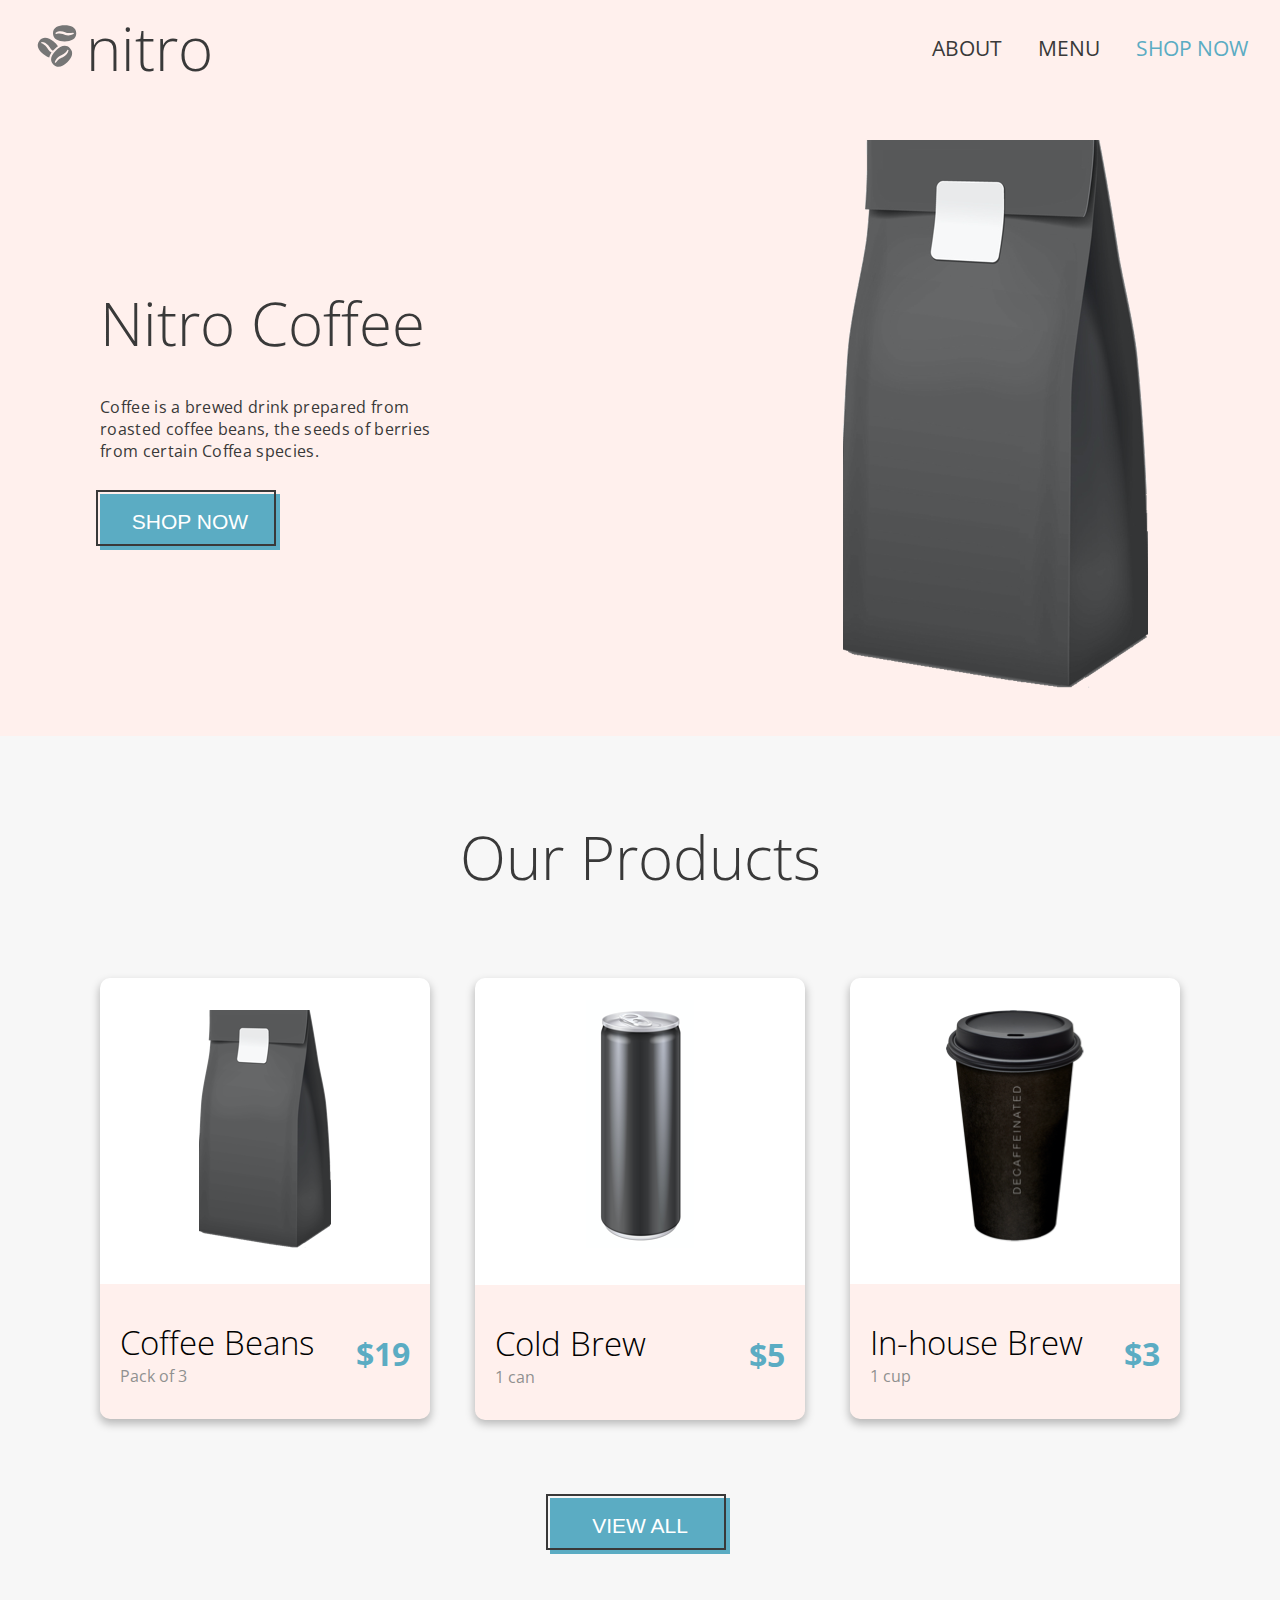
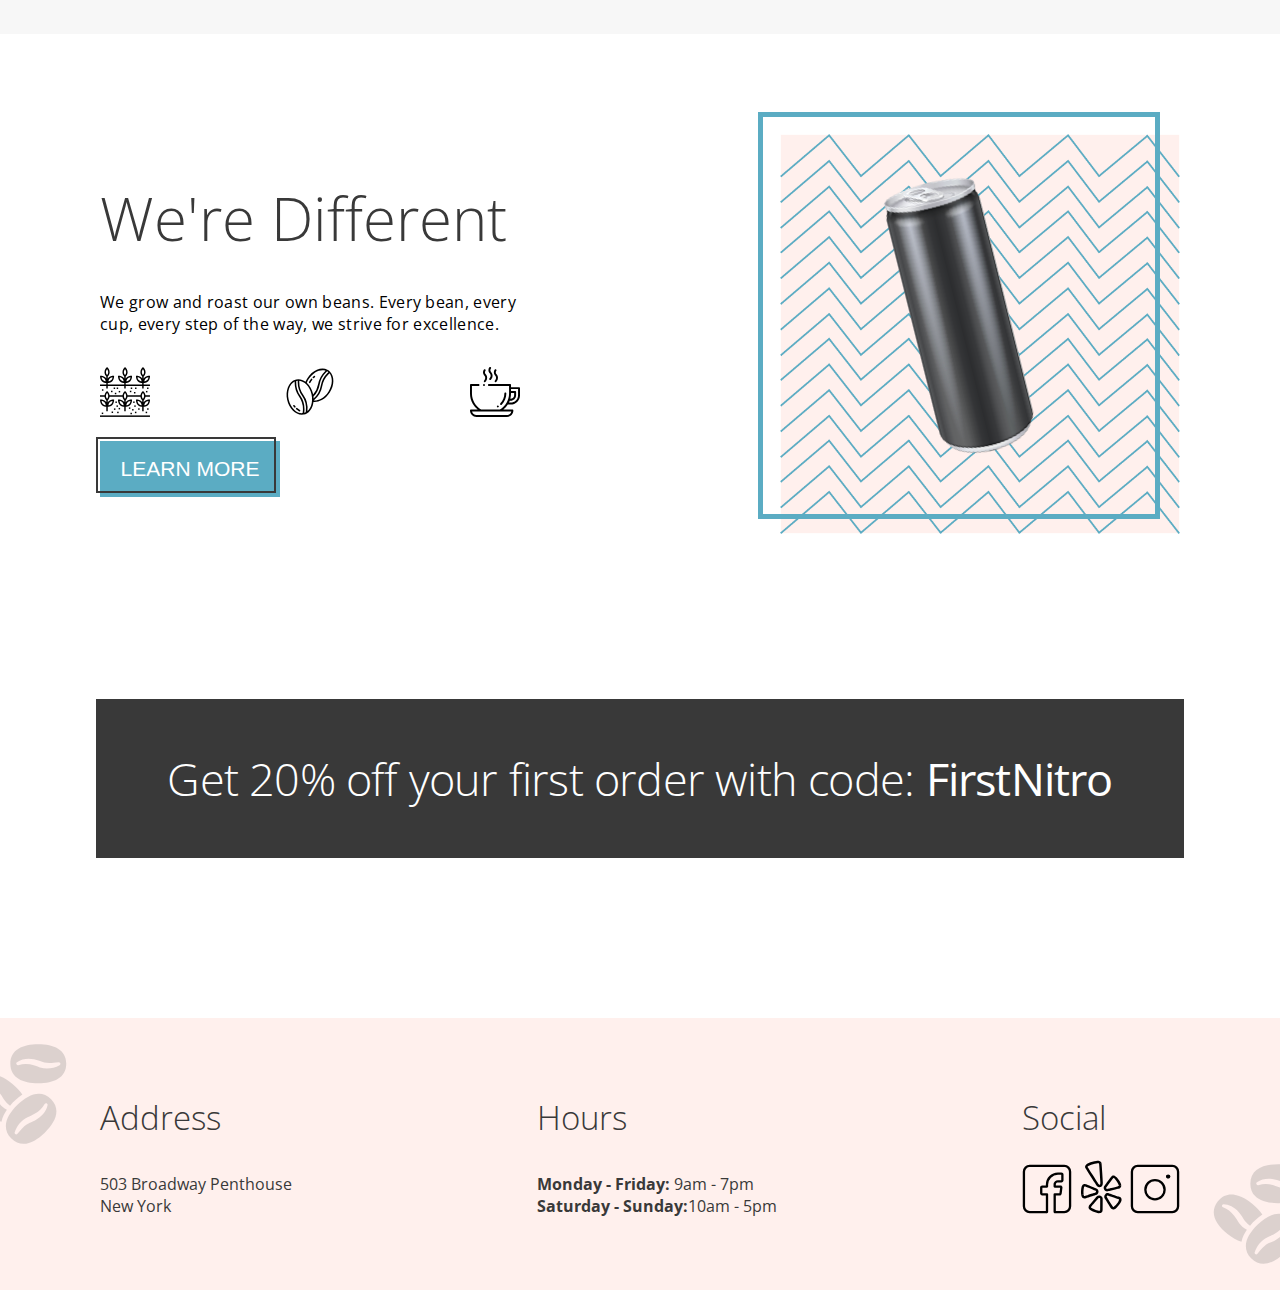
==== index.html @ f1689176 "add index.html, landing css, menu.html, menu.css, global.css" ====
<!DOCTYPE html>
<html lang="en">
  <head>
    <meta charset="UTF-8" />
    <meta name="viewport" content="width=device-width, initial-scale=1.0" />
    <link href="/css/landing.css" rel="stylesheet" />
    <link href="/css/global.css" rel="stylesheet" />
    <link
      href="https://fonts.googleapis.com/css2?family=Open+Sans:ital,wght@0,300;0,400;0,600;0,700;1,400&display=swap"
      rel="stylesheet"
    />
    <title>Coffee Shop - Home</title>
  </head>

  <body>
    <header class="site-header">
      <nav class="site-header__nav">
        <ul class="site-header__ul">
          <div class="site-header__logo">
            <li class="site-header__li site-header__adjust">
              <a class="site-header__a" href="/index.html">
                <img
                  src="../Assets/logos/coffee-beans-logo-and-footer.svg"
                  alt="coffee beans"
                  width="50px"
                />
              </a>
            </li>
            <li class="site-header__li site-header__adjust">
              <a class="site-header__a" href="/index.html"><h2>nitro</h2></a>
            </li>
          </div>
          <div class="site-header__navbar">
            <li class="site-header__li site-header__li--padding">
              <a class="site-header__a" href="../index.html">ABOUT</a>
            </li>
            <li class="site-header__li site-header__li--padding">
              <a class="site-header__a" href="/pages/menu.html">MENU</a>
            </li>
            <li class="site-header__li site-header__li--padding">
              <a
                class="site-header__a site-header__a--active"
                href="/pages/menu.html"
                >SHOP NOW</a
              >
            </li>
          </div>
        </ul>
      </nav>
    </header>

    <section class="bannersection">
      <article class="banner">
        <h1 class="banner__title">Nitro Coffee</h1>
        <p class="banner__description">
          Coffee is a brewed drink prepared from roasted coffee beans, the seeds
          of berries from certain Coffea species.
        </p>
        <div class="button__background"></div>
        <a class="banner__button" href="./pages/menu.html">
          <button class="button">SHOP NOW</button>
        </a>
      </article>

      <article>
        <img
          class="banner__img"
          src="./Assets/images/coffeebeans-hero.png"
          alt="coffee bag"
        />
      </article>
    </section>

    <main class="products">
      <h2 class="products">Our Products</h2>
      <section class="product">
        <div class="product__container">
          <article class="product__article">
            <img
              class="product__article-img"
              src="./Assets/images/coffeebeans.png"
              alt="coffee beans"
            />
            <div class="product__wrapper">
              <div class="product__details--wrapper">
                <h3 class="product__article-name">Coffee Beans</h3>
                <p class="product__quantity">Pack of 3</p>
              </div>
              <div class="product__price--wrapper">
                <p class="product__article-price">$19</p>
              </div>
            </div>
          </article>

          <article class="product__article">
            <img
              class="product__article-img product__article-img_coldbrew"
              src="./Assets/images/coldbrew.png"
              alt="cold brew"
            />
            <div class="product__wrapper">
              <div class="product__details--wrapper">
                <h3 class="product__article-name">Cold Brew</h3>
                <p class="product__quantity">1 can</p>
              </div>
              <div class="product__price--wrapper">
                <p class="product__article-price">$5</p>
              </div>
            </div>
          </article>

          <article class="product__article">
            <img
              class="product__article-img product__article-img_inhouse"
              src="./Assets/images/inhousebrew.png"
              alt="in-house brew"
            />
            <div class="product__wrapper">
              <div class="product__details--wrapper">
                <h3 class="product__article-name">In-house Brew</h3>
                <p class="product__quantity">1 cup</p>
              </div>
              <div class="product__price--wrapper">
                <p class="product__article-price">$3</p>
              </div>
            </div>
          </article>
        </div>

        <article class="product__button">
          <div class="button__background"></div>
          <a href="./pages/menu.html">
            <button class="button">VIEW ALL</button>
          </a>
        </article>
      </section>
    </main>

    <section class="storysection">
      <article class="story">
        <h1 class="story__title">We're Different</h1>
        <p class="story__description">
          We grow and roast our own beans. Every bean, every cup, every step of
          the way, we strive for excellence.
        </p>
        <p class="story__icons">
          <img
            src="/Assets/logos/planting.svg"
            alt="planting coffee beans"
            width="50px"
          />
          <img
            src="/Assets/logos/coffee-beans.svg"
            alt="coffee beans"
            width="50px"
          />
          <img
            src="/Assets/logos/coffee-cup.svg"
            alt="coffee cup"
            width="50px"
          />
        </p>
        <div class="button__background"></div>
        <a class="story__button" href="./pages/menu.html">
          <button class="button">LEARN MORE</button>
        </a>
      </article>

      <article class="story__img--wrapper">
        <img
          class="story__img"
          src="/Assets/images/tiltedcan.png"
          alt="tilted coffee can"
        />
        <img
          class="story__img--background"
          src="/Assets/images/coldbrewbackground.png"
          alt="background zigzag lines"
        />
      </article>
    </section>

    <section class="discount">
      <p class="discount__description">
        Get 20% off your first order with code: <strong>FirstNitro</strong>
      </p>
    </section>

    <footer class="footer">
      <img
        class="footer__logo footer__logo-1"
        src="/Assets/logos/coffee-beans-logo-and-footer.svg"
        alt="coffee beans"
        width="120px"
      />
      <div class="footer__container">
        <article class="footer footer__address">
          <h3>Address</h3>
          <p>
            503 Broadway Penthouse <br />
            New York
          </p>
        </article>
        <article class="footer">
          <h3>Hours</h3>
          <p>
            <strong>Monday - Friday:</strong> 9am - 7pm <br />
            <strong>Saturday - Sunday:</strong>10am - 5pm
          </p>
        </article>
        <article class="footer">
          <h3 class="footer__social">Social</h3>
          <a class="adjust-a" href="facebook.com">
            <img
              class="footer__social"
              src="./Assets/logos/Facebook-Icon.svg"
              alt="facebook"
            />
          </a>
          <a class="adjust-a" href="yelp.com">
            <img
              class="footer__social"
              src="./Assets/logos/Yelp-Icon.svg"
              alt="yelp"
            />
          </a>
          <a class="adjust-a" href="instagram.com">
            <img
              class="footer__social"
              src="./Assets/logos/Instagram-Icon.svg"
              alt="instagram"
            />
          </a>
        </article>
      </div>
      <img
        class="footer__logo footer__logo-2"
        src="/Assets/logos/coffee-beans-logo-and-footer.svg"
        alt="coffee beans"
        width="120px"
      />
    </footer>
  </body>
</html>
---- css/landing.css ----
body {
  font-family: "Open Sans";
  font-weight: 400;
  margin: 0;
  padding: 0;
}

* {
  box-sizing: border-box;
}

ul {
  list-style: none;
}

h1,
h2 {
  font-size: 3.75rem;
  font-weight: 300;
  color: #393939;
  margin: 0;
}

h3 {
  font-size: 2.063rem;
  font-weight: 300;
}

section.bannersection {
  background-color: #fff0ed;
  color: #393939;
  width: 100%;
  height: 40rem;
  display: flex;
  justify-content: space-between;
  align-items: center;
}

.banner__description {
  margin: 2rem 0;
  letter-spacing: 0.02rem;
}

article.banner {
  width: 27%;
  margin-left: 6.25rem;
}
img.banner__img {
  margin-right: 8.25rem;
}

.button {
  background-color: #5bacc3;
  color: white;
  border: none;
  width: 11.25rem;
  padding: 1rem;
  font-size: 1.313rem;
  position: relative;
}

.button::before {
  content: "";
  border: 2px solid #393939;
  width: 11rem;
  height: 3.25rem;
  position: absolute;
  bottom: 0.25rem;
  right: 0.25rem;
}

main.products {
  background-color: #f7f7f7;
}
h2.products {
  text-align: center;
  justify-content: center;
  width: 100%;
  margin-top: auto;
  margin: 0;
  padding: 5rem;
}

div.product__container {
  display: flex;
  justify-content: space-between;
  margin: auto 6.25rem;
}

.product__wrapper {
  background-color: #fff0ed;
  border-radius: 0 0 10px 10px;
  display: flex;
  justify-content: space-between;
  align-items: center;
  padding-bottom: 2rem;
  padding-top: 2.25rem;
}

.product__article {
  width: 20.625rem;
  height: 27.5rem;
  display: inline-block;
  justify-content: space-between;
  border-radius: 10px;
  box-shadow: 0 5px 9px 1px rgba(0, 0, 0, 0.25);
  vertical-align: middle;
  text-align: center;
  justify-content: center;
  align-items: center;
  background-color: #fff;
}

.product__img {
  height: 17.5rem;
}

.product__article-img {
  padding-top: 2rem;
  padding-bottom: 1.95rem;
}

.product__article-img_coldbrew {
  padding-top: 1.4rem;
}

.product__article-img_inhouse {
  padding-bottom: 2.3rem;
}

.product__details--wrapper {
  text-align: left;
  margin-left: 1.25rem;
}

.product__article-name {
  margin: 0 auto;
}

.product__quantity {
  margin: 0 auto;
  color: #909090;
}

.product__price--wrapper {
  margin-right: 1.25rem;
}

p.product__article-price {
  color: #5bacc3;
  font-size: xx-large;
  font-weight: bold;
  margin: 0 auto;
}

article.product__button {
  display: flex;
  justify-content: center;
  padding-top: 5rem;
  padding-bottom: 5rem;
}

.storysection {
  display: flex;
  justify-content: space-between;
  align-items: center;
  margin: 6.25rem;
  gap: 16.25rem;
}

.story__icons {
  display: flex;
  justify-content: space-between;
  margin: 1.5rem 0;
}

.story__img--wrapper {
  position: relative;
}

.story__img--background {
  width: 25rem;
}

.story__img {
  position: absolute;
  border: 5px solid #5bacc3;
  padding: 3.75rem 7.5rem;
  bottom: 1.25rem;
  right: 1.25rem;
}

.story__description {
  letter-spacing: 0.02rem;
  margin: 2rem 0;
}

section.discount {
  font-size: 2.813rem;
  font-weight: 25;
  background-color: #393939;
  color: white;
  width: 85%;
  text-align: center;
  padding: 0.25rem;
  margin: 10rem auto;
  box-sizing: border-box;
}

.discount__description {
  letter-spacing: -0.05rem;
}

.banner__button {
  text-decoration: none;
}

footer {
  background-color: #fff0ed;
  color: #393939;
  width: 100%;
}

div.footer__container {
  display: flex;
  justify-content: space-between;
  margin: auto 6.25rem;
  height: 17rem;
}

article.footer {
  padding: 2.75rem 0;
}

.adjust-a {
  text-decoration: none;
}

img.footer__social {
  width: 3.125rem;
}

h3.footer__social {
  margin-bottom: 1.25rem;
}

footer {
  position: relative;
}

.footer__logo {
  position: absolute;
  opacity: 0.25;
}
.footer__logo-1 {
  top: 1rem;
  left: -2.5rem;
}

.footer__logo-2 {
  bottom: 1rem;
  left: 75rem;
}
---- css/global.css ----
body {
  font-family: "Open Sans";
  font-weight: 400;
}

* {
  box-sizing: border-box;
}

.site-header__nav {
  background-color: #fff0ed;
}

.site-header {
  height: 6rem;
}
.site-header__ul {
  padding: 0;
  margin: 0;
  height: 6rem;
  width: 100%;
  display: flex;
  justify-content: space-between;
  align-items: center;
}

.site-header__li {
  list-style-type: none;
  display: inline-block;
  padding-left: 1rem;
  font-size: 1.313rem;
}

.site-header__adjust {
  padding-left: 0;
}

.site-header__li--padding {
  padding-left: 2rem;
}

.site-header__a {
  color: #393939;
  text-decoration: none;
}

.site-header__a--active {
  color: #5bacc3;
}

.site-header__logo {
  margin-left: 2rem;
}

.site-header__navbar {
  margin-right: 2rem;
}
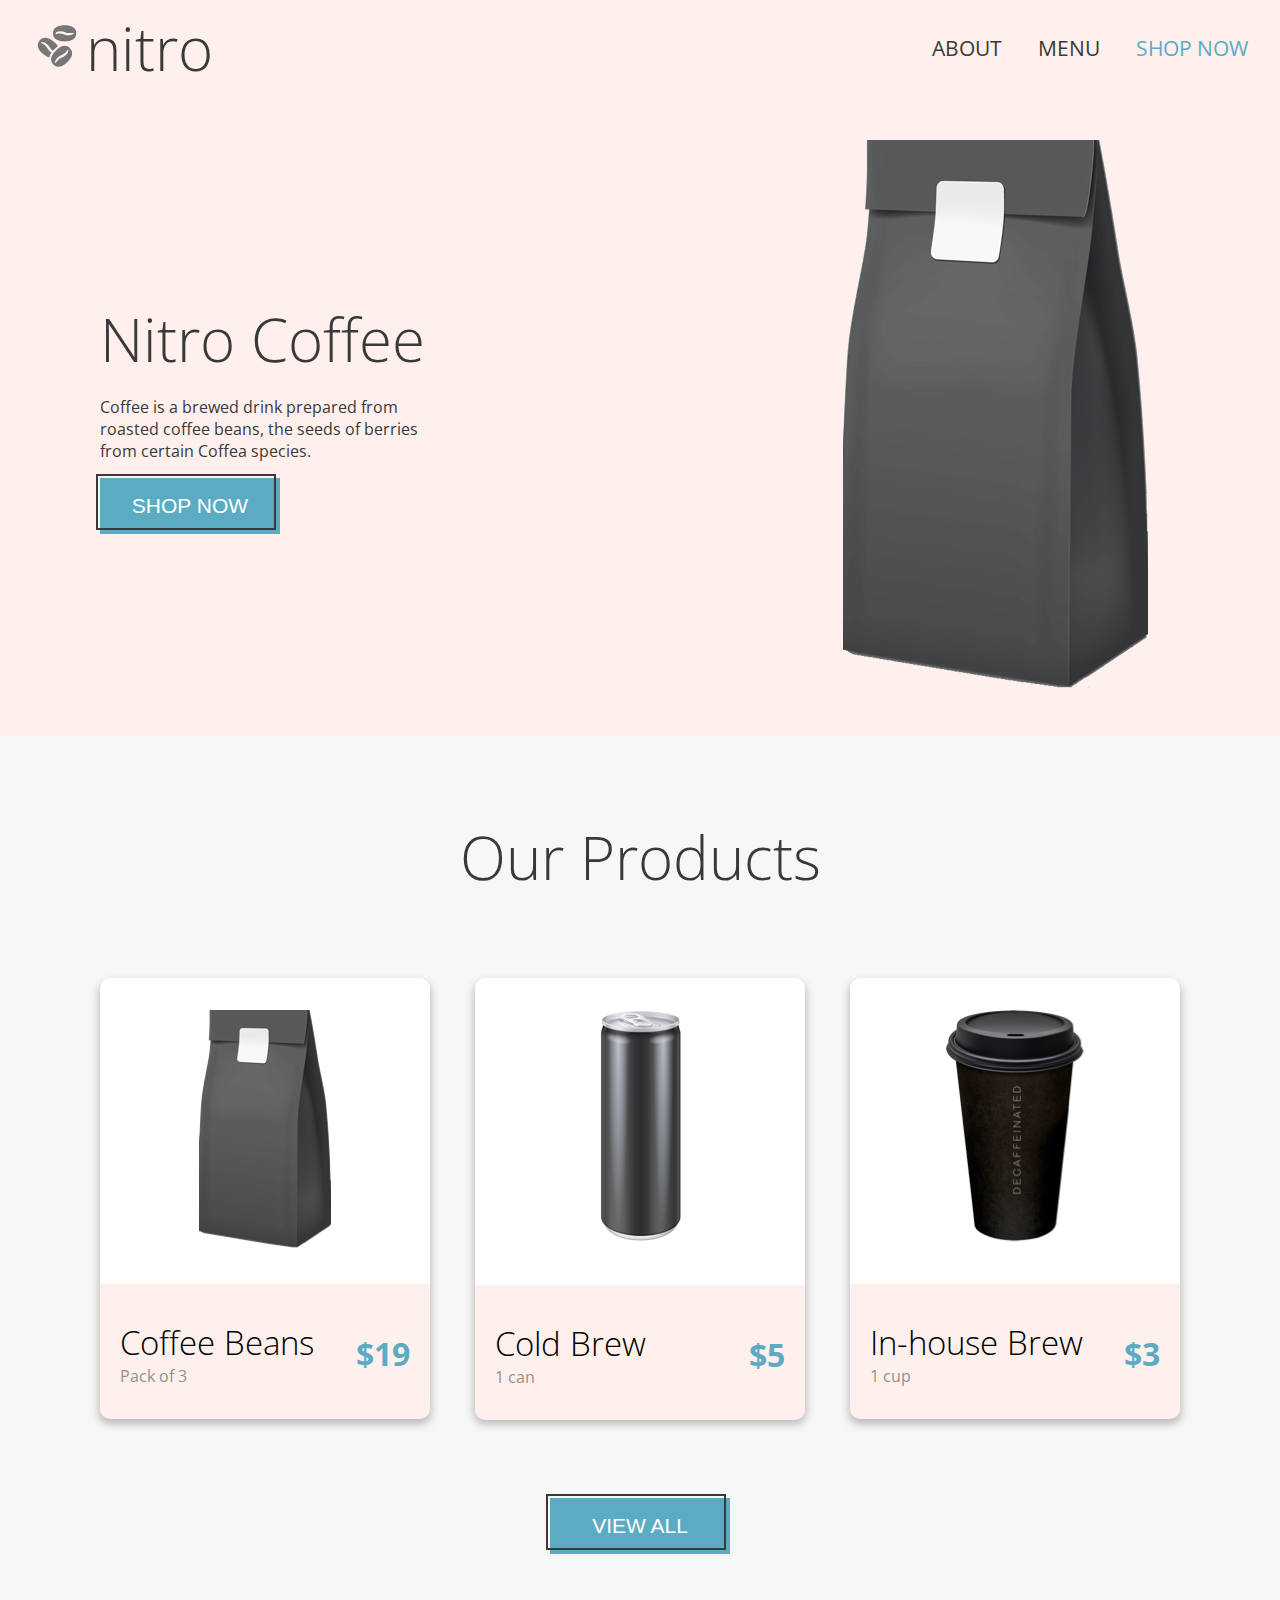
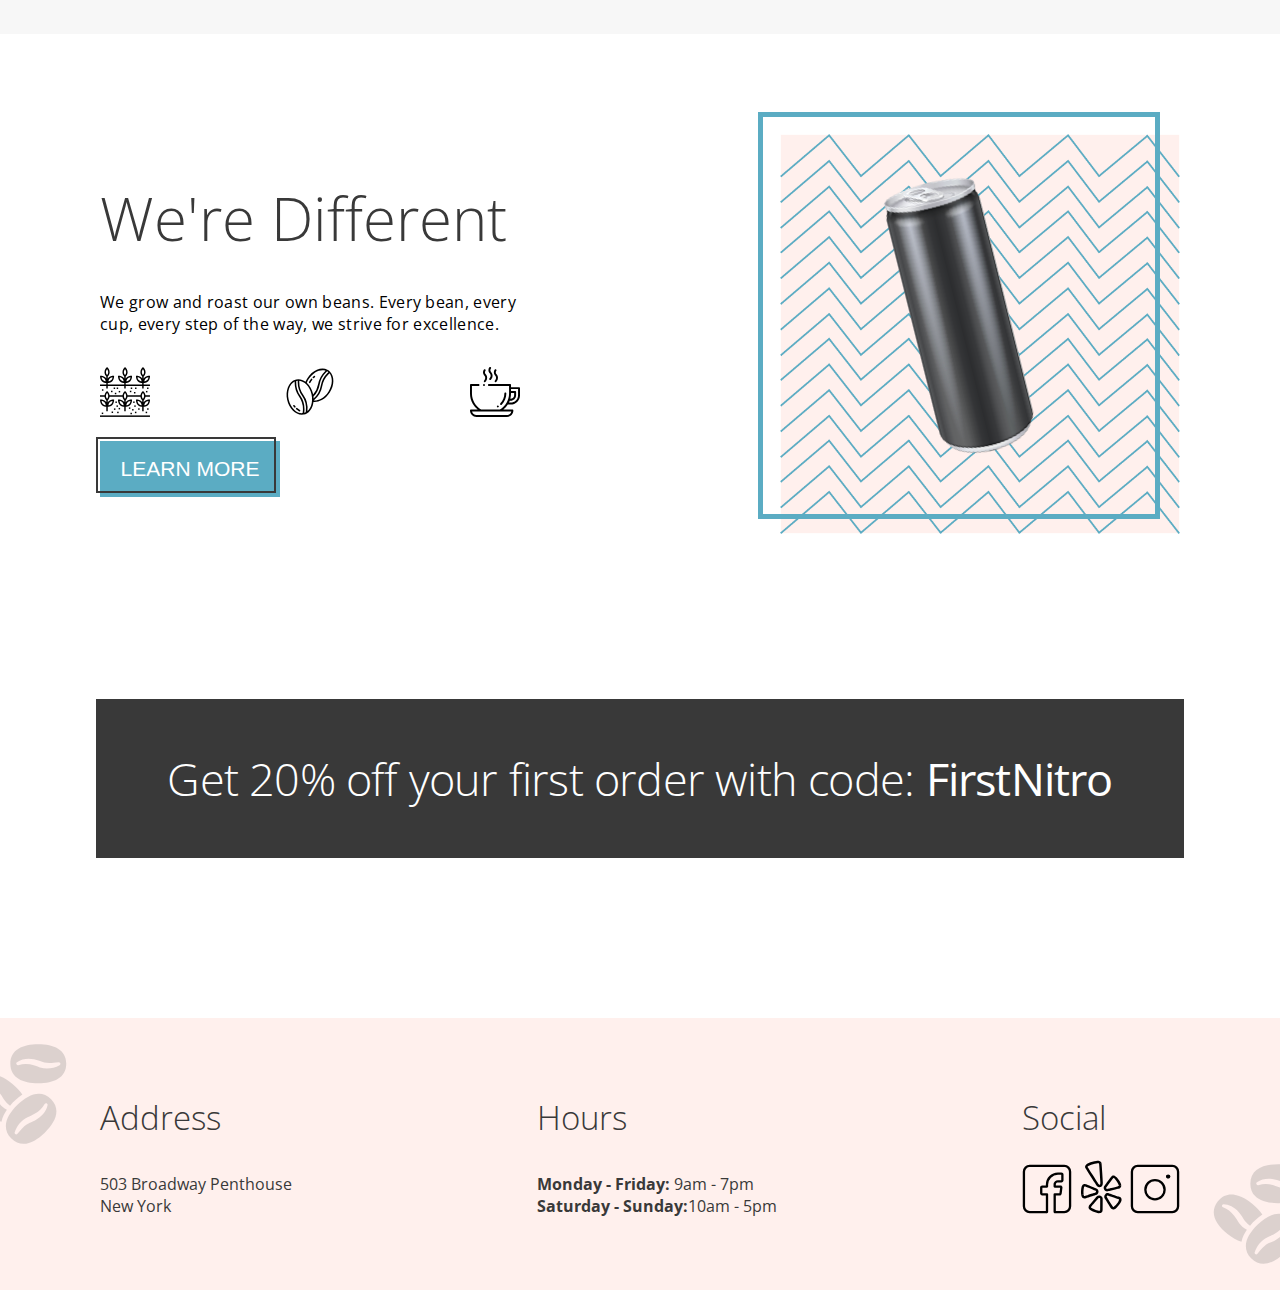
==== commit bad29e1e: "change css to scss" ====
--- a/index.html
+++ b/index.html
@@ -52,7 +52,7 @@
     <section class="bannersection">
       <article class="banner">
         <h1 class="banner__title">Nitro Coffee</h1>
-        <p class="banner__description">
+        <p class="bannersection__description">
           Coffee is a brewed drink prepared from roasted coffee beans, the seeds
           of berries from certain Coffea species.
         </p>
--- a/css/landing.css
+++ b/css/landing.css
@@ -1,3 +1,62 @@
+body {
+  font-family: "Open Sans";
+  font-weight: 400;
+}
+
+* {
+  box-sizing: border-box;
+}
+
+.site-header__nav {
+  background-color: #fff0ed;
+}
+
+.site-header {
+  height: 6rem;
+}
+
+.site-header__ul {
+  padding: 0;
+  margin: 0;
+  height: 6rem;
+  width: 100%;
+  display: flex;
+  justify-content: space-between;
+  align-items: center;
+}
+
+.site-header__li {
+  list-style-type: none;
+  display: inline-block;
+  padding-left: 1rem;
+  font-size: 1.313rem;
+}
+
+.site-header__adjust {
+  padding-left: 0;
+}
+
+.site-header__li--padding {
+  padding-left: 2rem;
+}
+
+.site-header__a {
+  color: #393939;
+  text-decoration: none;
+}
+
+.site-header__a--active {
+  color: #5bacc3;
+}
+
+.site-header__logo {
+  margin-left: 2rem;
+}
+
+.site-header__navbar {
+  margin-right: 2rem;
+}
+
 body {
   font-family: "Open Sans";
   font-weight: 400;
@@ -45,6 +104,7 @@
   width: 27%;
   margin-left: 6.25rem;
 }
+
 img.banner__img {
   margin-right: 8.25rem;
 }
@@ -72,6 +132,7 @@
 main.products {
   background-color: #f7f7f7;
 }
+
 h2.products {
   text-align: center;
   justify-content: center;
@@ -252,6 +313,7 @@
   position: absolute;
   opacity: 0.25;
 }
+
 .footer__logo-1 {
   top: 1rem;
   left: -2.5rem;
@@ -260,4 +322,4 @@
 .footer__logo-2 {
   bottom: 1rem;
   left: 75rem;
-}
+}/*# sourceMappingURL=landing.css.map */